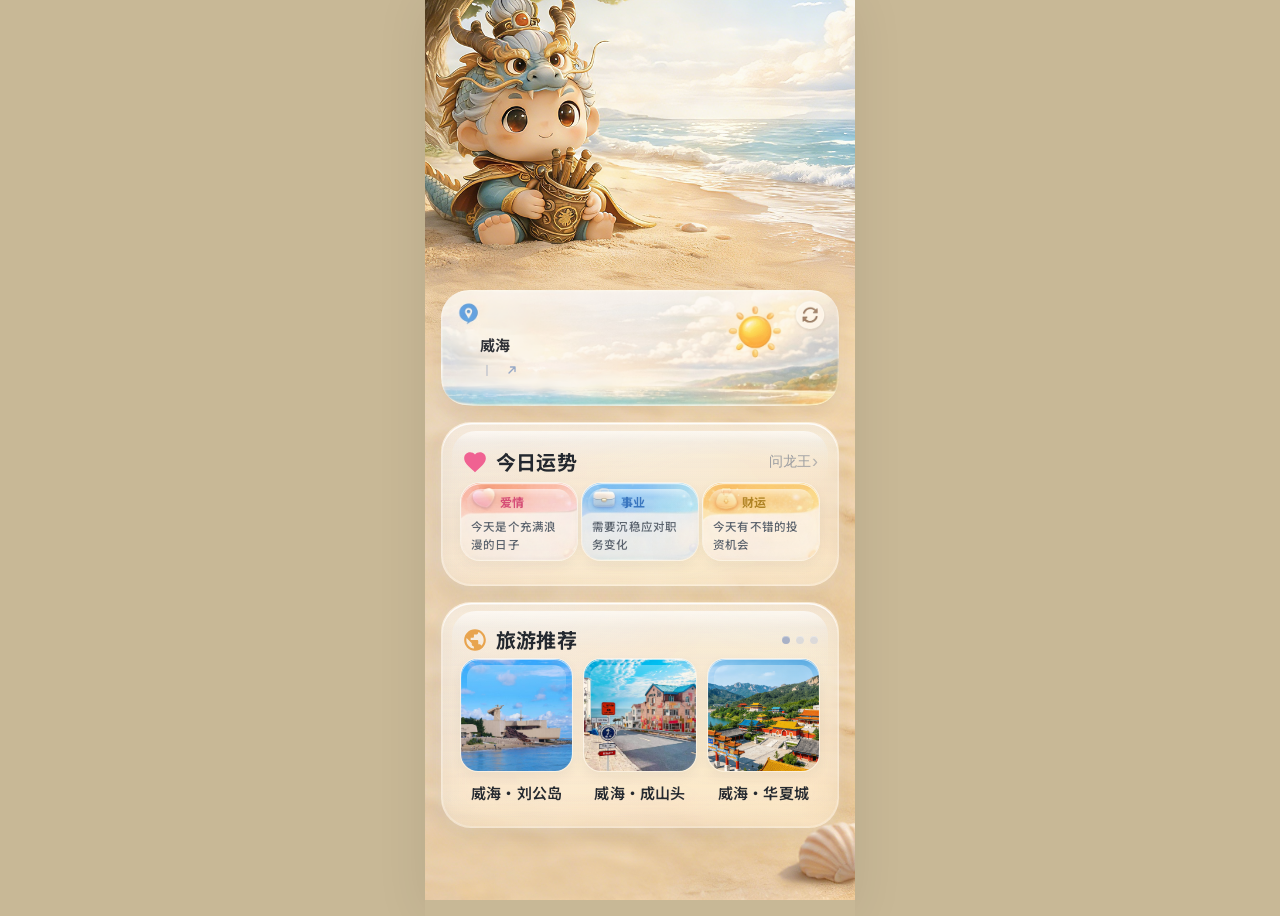
==== show.html @ bb4718ce "修改页面名称" ====
<!DOCTYPE html>
<html lang="zh-CN">

<head>
  <meta charset="UTF-8" />
  <meta name="viewport" content="width=device-width,initial-scale=1,maximum-scale=1,user-scalable=no" />
  <title>龙宝宝生活助手</title>
  <style>
    @import url('https://fonts.googleapis.com/css2?family=Noto+Sans+SC:wght@300;400;500;600;700&display=swap');

    :root {
      --page-max: 430px;
      --glass-radius: 30px;
      --mini-radius: 20px;
    }

    * {
      margin: 0;
      padding: 0;
      box-sizing: border-box;
      -webkit-tap-highlight-color: transparent;
    }

    html,
    body {
      min-height: 100%;
      height: 100%;
    }

    body {
      font-family: 'Noto Sans SC', -apple-system, BlinkMacSystemFont, "PingFang SC", "Hiragino Sans GB", "Microsoft YaHei", sans-serif;
      background: #c8b896;
      overflow-x: hidden;
      -webkit-font-smoothing: antialiased;
      text-rendering: optimizeLegibility;
    }

    .page {
      position: relative;
      max-width: var(--page-max);
      min-height: 100vh;
      min-height: 100dvh;
      margin: 0 auto;
      overflow: hidden;
    }

    /* ========== 全屏背景 — 自适应铺满 ========== */
    .page-bg {
      position: fixed;
      top: 0;
      left: 50%;
      transform: translateX(-50%);
      width: 100%;
      max-width: var(--page-max);
      /* 撑满整个视口高度，包含动态工具栏 */
      height: 100vh;
      height: 100dvh;
      z-index: 0;
      pointer-events: none;
    }

    .page-bg img {
      width: 100%;
      height: 100%;
      /* cover 保证任何尺寸都铺满，不留白边 */
      object-fit: cover;
      /* 顶部对齐，角色头部不被裁切 */
      object-position: top center;
      /* 轻微降饱和避免与玻璃卡片叠色 */
      filter: saturate(0.90) brightness(1.02) contrast(0.98);
      /* 禁止图片被选中/拖拽 */
      user-select: none;
      -webkit-user-drag: none;
      display: block;
    }

    .content {
      position: relative;
      z-index: 2;
      padding-bottom: 42px;
    }

    .top-spacer {
      height: 56vw;
      max-height: 290px;
    }

    /* ========== 天气卡片 ========== */
    .weather-card {
      position: relative;
      margin: 0 16px 16px;
      border-radius: 28px;
      overflow: hidden;
      box-shadow:
        0 8px 22px rgba(34, 44, 62, 0.08),
        inset 0 1px 0 rgba(255, 255, 255, 0.24);
    }

    .weather-card .card-bg {
      position: relative;
    }

    .weather-card .card-bg img {
      width: 100%;
      height: auto;
      display: block;
      object-fit: contain;
    }

    .weather-body {
      position: absolute;
      left: 0;
      right: 0;
      bottom: 0;
      z-index: 3;
      padding: 12px 24px 22px;
    }

    .w-loc {
      display: flex;
      align-items: center;
      margin-left: 15px;
      transform: translateY(-6px);
    }

    .w-loc .city {
      font-size: 15px;
      font-weight: 700;
      color: rgba(20, 24, 32, 0.88);
      letter-spacing: .3px;
    }

    .w-temp {
      font-size: 30px;
      font-weight: 300;
      line-height: 1.05;
      letter-spacing: -0.6px;
      color: rgba(16, 20, 28, 0.94);
      margin: 0 0 6px;
      margin-left: 8px;
      transform: translateY(-6px);
    }

    .w-detail {
      display: flex;
      align-items: center;
      font-size: 12px;
      color: rgba(74, 84, 98, 0.82);
      margin-left: 8px;
      transform: translateY(-6px);
    }

    .w-detail .sep {
      margin: 0 8px;
      color: rgba(166, 176, 194, 0.92);
    }

    .w-detail .trend {
      margin-left: 5px;
      display: inline-flex;
      align-items: center;
    }

    .w-detail .trend svg {
      width: 12px;
      height: 12px;
    }

    /* ========== 极冷白 Liquid Glass 主卡片 ========== */
    .g-card {
      position: relative;
      margin: 0 16px 16px;
      padding: 22px 18px 24px;
      border-radius: var(--glass-radius);
      overflow: hidden;
      isolation: isolate;

      background:
        linear-gradient(180deg,
          rgba(255, 255, 255, 0.18) 0%,
          rgba(234, 242, 255, 0.16) 40%,
          rgba(240, 247, 255, 0.13) 100%);

      -webkit-backdrop-filter:
        blur(16px) saturate(102%) brightness(1.07) contrast(1.02);
      backdrop-filter:
        blur(16px) saturate(102%) brightness(1.07) contrast(1.02);

      border: 1px solid rgba(255, 255, 255, 0.38);

      box-shadow:
        0 10px 22px rgba(34, 46, 66, 0.08),
        0 2px 8px rgba(255, 255, 255, 0.18),
        inset 0 1px 0 rgba(255, 255, 255, 0.62),
        inset 0 -1px 0 rgba(255, 255, 255, 0.08);
    }

    .g-card::before {
      content: "";
      position: absolute;
      inset: 0;
      border-radius: var(--glass-radius);
      pointer-events: none;
      z-index: 0;
      background:
        linear-gradient(180deg,
          rgba(210, 226, 255, 0.16) 0%,
          rgba(220, 234, 255, 0.12) 45%,
          rgba(235, 244, 255, 0.05) 100%);
    }

    .g-card> :not(.lg-base):not(.lg-specular):not(.lg-caustic):not(.lg-edge):not(.lg-rim) {
      position: relative;
      z-index: 6;
    }

    .lg-base {
      position: absolute;
      inset: 0;
      border-radius: var(--glass-radius);
      z-index: 1;
      pointer-events: none;
      background:
        radial-gradient(120% 90% at 0% 0%, rgba(255, 255, 255, 0.18) 0%, rgba(234, 242, 255, 0.10) 30%, transparent 58%),
        radial-gradient(80% 60% at 100% 0%, rgba(220, 232, 255, 0.12) 0%, transparent 48%),
        linear-gradient(180deg, rgba(255, 255, 255, 0.10), rgba(234, 242, 255, 0.04));
      mix-blend-mode: screen;
      opacity: .98;
    }

    .lg-specular {
      position: absolute;
      left: 10px;
      right: 10px;
      top: 8px;
      height: 36%;
      border-radius: 24px;
      z-index: 2;
      pointer-events: none;
      background:
        linear-gradient(180deg,
          rgba(255, 255, 255, 0.72) 0%,
          rgba(236, 244, 255, 0.30) 20%,
          rgba(236, 244, 255, 0.09) 46%,
          rgba(255, 255, 255, 0) 100%);
      opacity: .92;
    }

    .lg-caustic {
      position: absolute;
      left: -10%;
      right: -10%;
      bottom: -10px;
      height: 28%;
      z-index: 3;
      border-radius: 50%;
      pointer-events: none;
      background:
        radial-gradient(56% 100% at 16% 18%, rgba(255, 255, 255, 0.18) 0%, rgba(230, 240, 255, 0.08) 34%, transparent 66%),
        radial-gradient(42% 90% at 52% 30%, rgba(224, 236, 255, 0.12) 0%, rgba(232, 242, 255, 0.05) 36%, transparent 64%),
        radial-gradient(32% 70% at 84% 18%, rgba(255, 255, 255, 0.10) 0%, rgba(232, 242, 255, 0.04) 36%, transparent 64%);
      filter: blur(10px);
      opacity: .42;
      mix-blend-mode: screen;
    }

    .lg-edge {
      position: absolute;
      inset: 0;
      border-radius: var(--glass-radius);
      z-index: 4;
      pointer-events: none;
      box-shadow:
        inset 0 1.5px 0 rgba(255, 255, 255, 0.76),
        inset 1px 0 0 rgba(255, 255, 255, 0.16),
        inset -1px 0 0 rgba(255, 255, 255, 0.10),
        inset 0 -1px 0 rgba(255, 255, 255, 0.08),
        inset 0 0 0 1px rgba(255, 255, 255, 0.08);
    }

    .lg-rim {
      position: absolute;
      inset: 0;
      border-radius: var(--glass-radius);
      z-index: 5;
      pointer-events: none;
      box-shadow:
        0 0 0 1px rgba(255, 255, 255, 0.06),
        0 1px 0 rgba(255, 255, 255, 0.14);
    }

    /* ========== 标题区 ========== */
    .card-hd {
      display: flex;
      justify-content: space-between;
      align-items: center;
      margin-bottom: 4px;
      padding: 0 2px;
    }

    .card-hd-title {
      display: flex;
      align-items: center;
      gap: 8px;
      font-size: 20px;
      font-weight: 700;
      color: rgba(22, 28, 36, 0.94);
      letter-spacing: .2px;
    }

    .card-hd-title .ico {
      width: 26px;
      height: 26px;
      display: flex;
      align-items: center;
      justify-content: center;
    }

    .card-hd-title .ico svg {
      width: 100%;
      height: 100%;
    }

    .card-more {
      border: none;
      background: none;
      cursor: pointer;
      padding: 6px 0;
      display: flex;
      align-items: center;
      gap: 1px;
      font-size: 14px;
      font-weight: 500;
      color: rgba(88, 102, 126, 0.58);
    }

    .card-more .arr {
      font-size: 18px;
      color: rgba(88, 102, 126, 0.42);
    }

    /* ========== 运势三列 ========== */
    .fortune-grid {
      display: flex;
      gap: 3px;
    }

    .fortune-col {
      position: relative;
      flex: 1;
      min-width: 0;
      border-radius: var(--mini-radius);
      overflow: hidden;
      isolation: isolate;
      background:
        linear-gradient(180deg, rgba(255, 255, 255, 0.18), rgba(236, 243, 255, 0.10));
      -webkit-backdrop-filter: blur(12px) saturate(105%) brightness(1.04);
      backdrop-filter: blur(12px) saturate(105%) brightness(1.04);
      border: 1px solid rgba(255, 255, 255, 0.28);
      box-shadow:
        0 5px 12px rgba(36, 46, 66, 0.06),
        inset 0 1px 0 rgba(255, 255, 255, 0.48),
        inset 0 -1px 0 rgba(255, 255, 255, 0.08);
    }

    .fortune-col::before {
      content: "";
      position: absolute;
      left: 6px;
      right: 6px;
      top: 6px;
      height: 36%;
      border-radius: 14px;
      pointer-events: none;
      z-index: 2;
      background:
        linear-gradient(180deg,
          rgba(255, 255, 255, 0.56) 0%,
          rgba(236, 244, 255, 0.18) 32%,
          rgba(255, 255, 255, 0) 100%);
    }

    .fortune-col::after {
      content: "";
      position: absolute;
      inset: 0;
      border-radius: var(--mini-radius);
      pointer-events: none;
      z-index: 3;
      box-shadow:
        inset 0 1.2px 0 rgba(255, 255, 255, 0.68),
        inset 1px 0 0 rgba(255, 255, 255, 0.10),
        inset -1px 0 0 rgba(255, 255, 255, 0.08),
        inset 0 -1px 0 rgba(255, 255, 255, 0.06);
    }

    .fortune-col .fc-bg-img {
      width: 100%;
      display: block;
      border-radius: var(--mini-radius);
      position: relative;
      z-index: 1;
      opacity: .92;
      transform: scale(1.10);
      transform-origin: center center;
    }

    .fortune-col .fc-content {
      position: absolute;
      left: 0;
      right: 0;
      bottom: 0;
      z-index: 4;
      padding: 0 10px 12px;
      height: 58%;
      display: flex;
      flex-direction: column;
      justify-content: flex-start;
    }

    .f-tag {
      display: inline-flex;
      align-items: center;
      padding: 4px 9px;
      border-radius: 16px;
      font-size: 12px;
      font-weight: 700;
      white-space: nowrap;
      align-self: flex-start;
      margin-bottom: 6px;
      transform: translate(20px, -27px);
      background: none !important;
    }

    .fortune-col.love .f-tag {
      color: #d64f77;
    }

    .fortune-col.career .f-tag {
      color: #3976bf;
    }

    .fortune-col.wealth .f-tag {
      color: #b08425;
    }

    .f-desc {
      font-size: 11.5px;
      color: rgba(82, 90, 102, 0.94);
      line-height: 1.6;
      letter-spacing: 0.2px;
      font-weight: 500;
      transform: translate(0, -30px);
    }

    /* ========== 旅游推荐 ========== */
    .dots {
      display: flex;
      gap: 6px;
      align-items: center;
    }

    .dots i {
      display: block;
      width: 8px;
      height: 8px;
      border-radius: 50%;
      background: rgba(178, 192, 220, 0.38);
      font-style: normal;
      box-shadow: inset 0 1px 0 rgba(255, 255, 255, 0.35);
    }

    .dots i:first-child {
      background: rgba(132, 150, 190, 0.68);
    }

    .travel-grid {
      display: flex;
      gap: 10px;
    }

    .travel-col {
      flex: 1;
      min-width: 0;
      cursor: pointer;
    }

    .travel-col:active {
      transform: scale(.98);
      transition: transform .15s;
    }

    .travel-thumb {
      position: relative;
      width: 100%;
      aspect-ratio: 1/1;
      border-radius: 18px;
      overflow: hidden;
      margin-bottom: 10px;
      background: rgba(255, 255, 255, 0.12);
      -webkit-backdrop-filter: blur(10px) saturate(105%);
      backdrop-filter: blur(10px) saturate(105%);
      border: 1px solid rgba(255, 255, 255, 0.26);
      box-shadow:
        0 5px 12px rgba(36, 46, 66, 0.06),
        inset 0 1px 0 rgba(255, 255, 255, 0.48);
    }

    .travel-thumb::before {
      content: "";
      position: absolute;
      left: 6px;
      right: 6px;
      top: 6px;
      height: 28%;
      border-radius: 12px;
      pointer-events: none;
      background:
        linear-gradient(180deg, rgba(255, 255, 255, 0.34), rgba(236, 244, 255, 0));
      z-index: 2;
    }

    .travel-thumb::after {
      content: "";
      position: absolute;
      inset: 0;
      border-radius: 18px;
      pointer-events: none;
      box-shadow:
        inset 0 1px 0 rgba(255, 255, 255, 0.64),
        inset 1px 0 0 rgba(255, 255, 255, 0.08),
        inset -1px 0 0 rgba(255, 255, 255, 0.06);
      z-index: 3;
    }

    .travel-thumb img {
      width: 100%;
      height: 100%;
      object-fit: cover;
      display: block;
    }

    .travel-name {
      font-size: 15px;
      font-weight: 600;
      color: rgba(24, 30, 38, 0.94);
      text-align: center;
      letter-spacing: .2px;
    }

    /* ========== 响应式 ========== */
    @media (min-width:431px) {
      .page {
        box-shadow: 0 0 50px rgba(0, 0, 0, 0.08);
      }
    }

    @media (max-width:374px) {
      .top-spacer {
        height: 52vw
      }

      .w-temp {
        font-size: 26px
      }

      .g-card {
        padding: 18px 14px 20px;
        margin: 0 12px 12px
      }

      .weather-card {
        margin: 0 12px 12px
      }

      .f-tag {
        font-size: 10.5px !important;
        padding: 3px 7px !important
      }

      .f-desc {
        font-size: 10.5px
      }

      .travel-name {
        font-size: 13px
      }

      .card-hd-title {
        font-size: 18px
      }
    }
  </style>
</head>

<body>

  <div class="page">

    <div class="page-bg">
      <img src="assets/bg-full.jpg" alt="背景">
    </div>

    <div class="content">
      <div class="top-spacer"></div>

      <!-- 天气卡片 -->
      <div class="weather-card">
        <div class="card-bg">
          <img src="assets/weather-bg.png" alt="">
        </div>
        <div class="weather-body">
          <div class="w-loc">
            <span class="city">威海</span>
          </div>
          <div class="w-temp" id="temperature"></div>
          <div class="w-detail">
            <span id="windDirection"></span>
            <span class="sep">丨</span>
            <span id="humidity"></span>
            <span class="trend">
              <svg viewBox="0 0 16 16" fill="none">
                <path d="M4 12L12 4M12 4H6M12 4V10" stroke="#96a8c6" stroke-width="1.8" stroke-linecap="round"
                  stroke-linejoin="round" />
              </svg>
            </span>
          </div>
        </div>
      </div>

      <!-- 今日运势 -->
      <div class="g-card">
        <span class="lg-base"></span>
        <span class="lg-specular"></span>
        <span class="lg-caustic"></span>
        <span class="lg-edge"></span>
        <span class="lg-rim"></span>

        <div class="card-hd">
          <div class="card-hd-title">
            <span class="ico">
              <svg viewBox="0 0 24 24" width="24" height="24">
                <path d="M12 21.35l-1.45-1.32C5.4 15.36 2 12.28 2 8.5
                       2 5.42 4.42 3 7.5 3c1.74 0 3.41.81 4.5 2.09
                       C13.09 3.81 14.76 3 16.5 3 19.58 3 22 5.42 22 8.5
                       c0 3.78-3.4 6.86-8.55 11.54L12 21.35z" fill="#F06292" />
              </svg>
            </span>
            <span>今日运势</span>
          </div>
          <button class="card-more" onclick="location.href='index.html'">问龙王<span class="arr">›</span></button>
        </div>

        <div class="fortune-grid">
          <div class="fortune-col love">
            <img class="fc-bg-img" src="assets/fortune-love-bg.png" alt="">
            <div class="fc-content">
              <div class="f-tag">爱情</div>
              <div class="f-desc">今天是个充满浪漫的日子</div>
            </div>
          </div>

          <div class="fortune-col career">
            <img class="fc-bg-img" src="assets/fortune-career-bg.png" alt="">
            <div class="fc-content">
              <div class="f-tag">事业</div>
              <div class="f-desc">需要沉稳应对职务变化</div>
            </div>
          </div>

          <div class="fortune-col wealth">
            <img class="fc-bg-img" src="assets/fortune-wealth-bg.png" alt="">
            <div class="fc-content">
              <div class="f-tag">财运</div>
              <div class="f-desc">今天有不错的投资机会</div>
            </div>
          </div>
        </div>
      </div>

      <!-- 旅游推荐 — 威海本地景点 -->
      <div class="g-card">
        <span class="lg-base"></span>
        <span class="lg-specular"></span>
        <span class="lg-caustic"></span>
        <span class="lg-edge"></span>
        <span class="lg-rim"></span>

        <div class="card-hd">
          <div class="card-hd-title">
            <span class="ico">
              <svg viewBox="0 0 24 24" width="24" height="24">
                <path d="M12 2C6.48 2 2 6.48 2 12s4.48 10 10 10
                       10-4.48 10-10S17.52 2 12 2zm-1 17.93
                       c-3.95-.49-7-3.85-7-7.93 0-.62.08-1.21.21-1.79
                       L9 15v1c0 1.1.9 2 2 2v1.93zm6.9-2.54
                       c-.26-.81-1-1.39-1.9-1.39h-1v-3c0-.55-.45-1-1-1
                       H8v-2h2c.55 0 1-.45 1-1V7h2c1.1 0 2-.9 2-2v-.41
                       c2.93 1.19 5 4.06 5 7.41 0 2.08-.8 3.97-2.1 5.39z" fill="#E8A44E" />
              </svg>
            </span>
            <span>旅游推荐</span>
          </div>
          <div class="dots"><i></i><i></i><i></i></div>
        </div>

        <div class="travel-grid">

          <!-- 威海·刘公岛 -->
          <div class="travel-col">
            <div class="travel-thumb">
              <img src="assets/img-beijing.png" alt="刘公岛">
            </div>
            <div class="travel-name">威海·刘公岛</div>
          </div>

          <!-- 威海·成山头 -->
          <div class="travel-col">
            <div class="travel-thumb">
              <img src="assets/img-shanghai.png" alt="成山头">
            </div>
            <div class="travel-name">威海·成山头</div>
          </div>

          <!-- 威海·华夏城 -->
          <div class="travel-col">
            <div class="travel-thumb">
              <img src="assets/img-xian.png" alt="华夏城">
            </div>
            <div class="travel-name">威海·华夏城</div>
          </div>

        </div>
      </div>

      <div style="height:30px"></div>
    </div>
  </div>
</body>
<script type="text/javascript">
  window._AMapSecurityConfig = {
    securityJsCode: "a1e45b3fe32357e83c1d049d7a59bc6a",
  };
</script>
<script type="text/javascript" src="https://webapi.amap.com/maps?v=2.0&key=344345526ae85041418d2af9dd558b5f"></script>
<script type="text/javascript">
  //加载天气查询插件
  AMap.plugin('AMap.Weather', function () {
    //创建天气查询实例
    var weather = new AMap.Weather();

    //执行实时天气信息查询
    weather.getLive('威海市', function (err, data) {
      if (!err) {
        document.getElementById("temperature").innerText = data.temperature + "°C";
        document.getElementById("windDirection").innerText = data.windDirection + "风" + data.windPower + "级";
        document.getElementById("humidity").innerText = "湿度 " + data.humidity;
        console.log(err, data);
      }
    });
  });
</script>

</html>
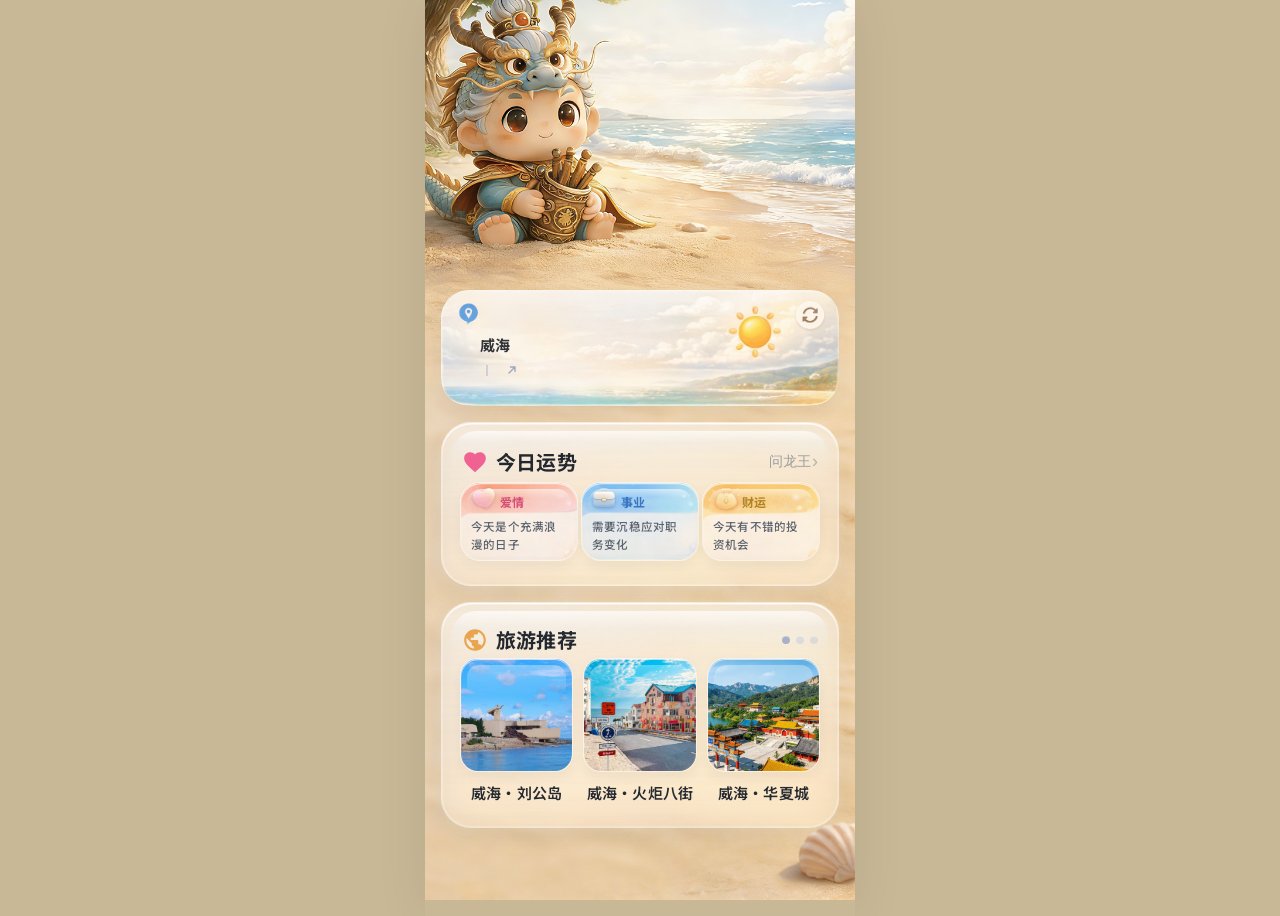
==== commit 48ad0b9d: "修改页面问题" ====
--- a/show.html
+++ b/show.html
@@ -719,7 +719,7 @@
             <div class="travel-thumb">
               <img src="assets/img-shanghai.png" alt="成山头">
             </div>
-            <div class="travel-name">威海·成山头</div>
+            <div class="travel-name">威海·火炬八街</div>
           </div>
 
           <!-- 威海·华夏城 -->
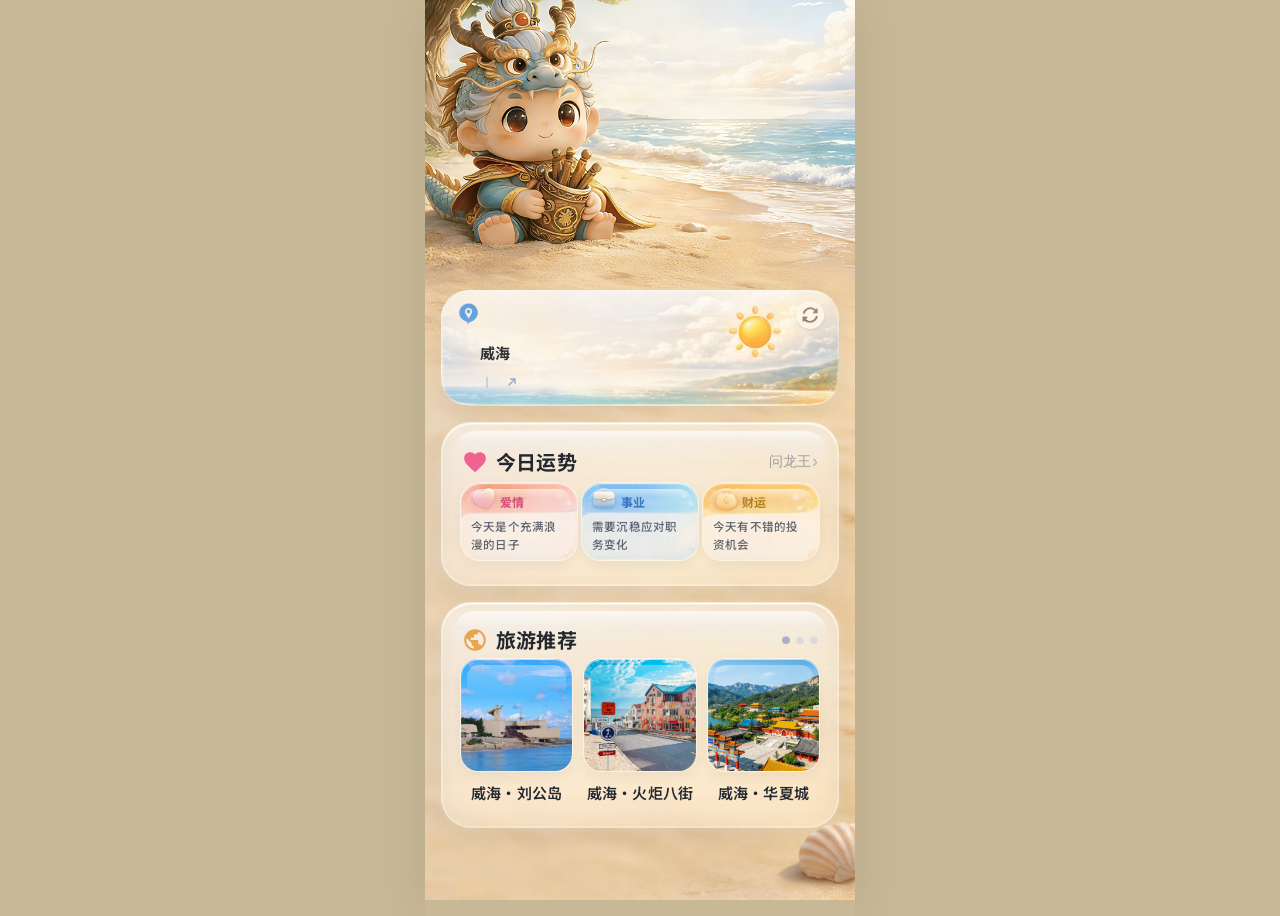
==== commit c0ce9ada: "修改天气样式" ====
--- a/show.html
+++ b/show.html
@@ -120,7 +120,7 @@
       display: flex;
       align-items: center;
       margin-left: 15px;
-      transform: translateY(-6px);
+      transform: translateY(2px);
     }
 
     .w-loc .city {
@@ -138,7 +138,7 @@
       color: rgba(16, 20, 28, 0.94);
       margin: 0 0 6px;
       margin-left: 8px;
-      transform: translateY(-6px);
+      transform: translateY(6px);
     }
 
     .w-detail {
@@ -147,7 +147,7 @@
       font-size: 12px;
       color: rgba(74, 84, 98, 0.82);
       margin-left: 8px;
-      transform: translateY(-6px);
+      transform: translateY(6px);
     }
 
     .w-detail .sep {
